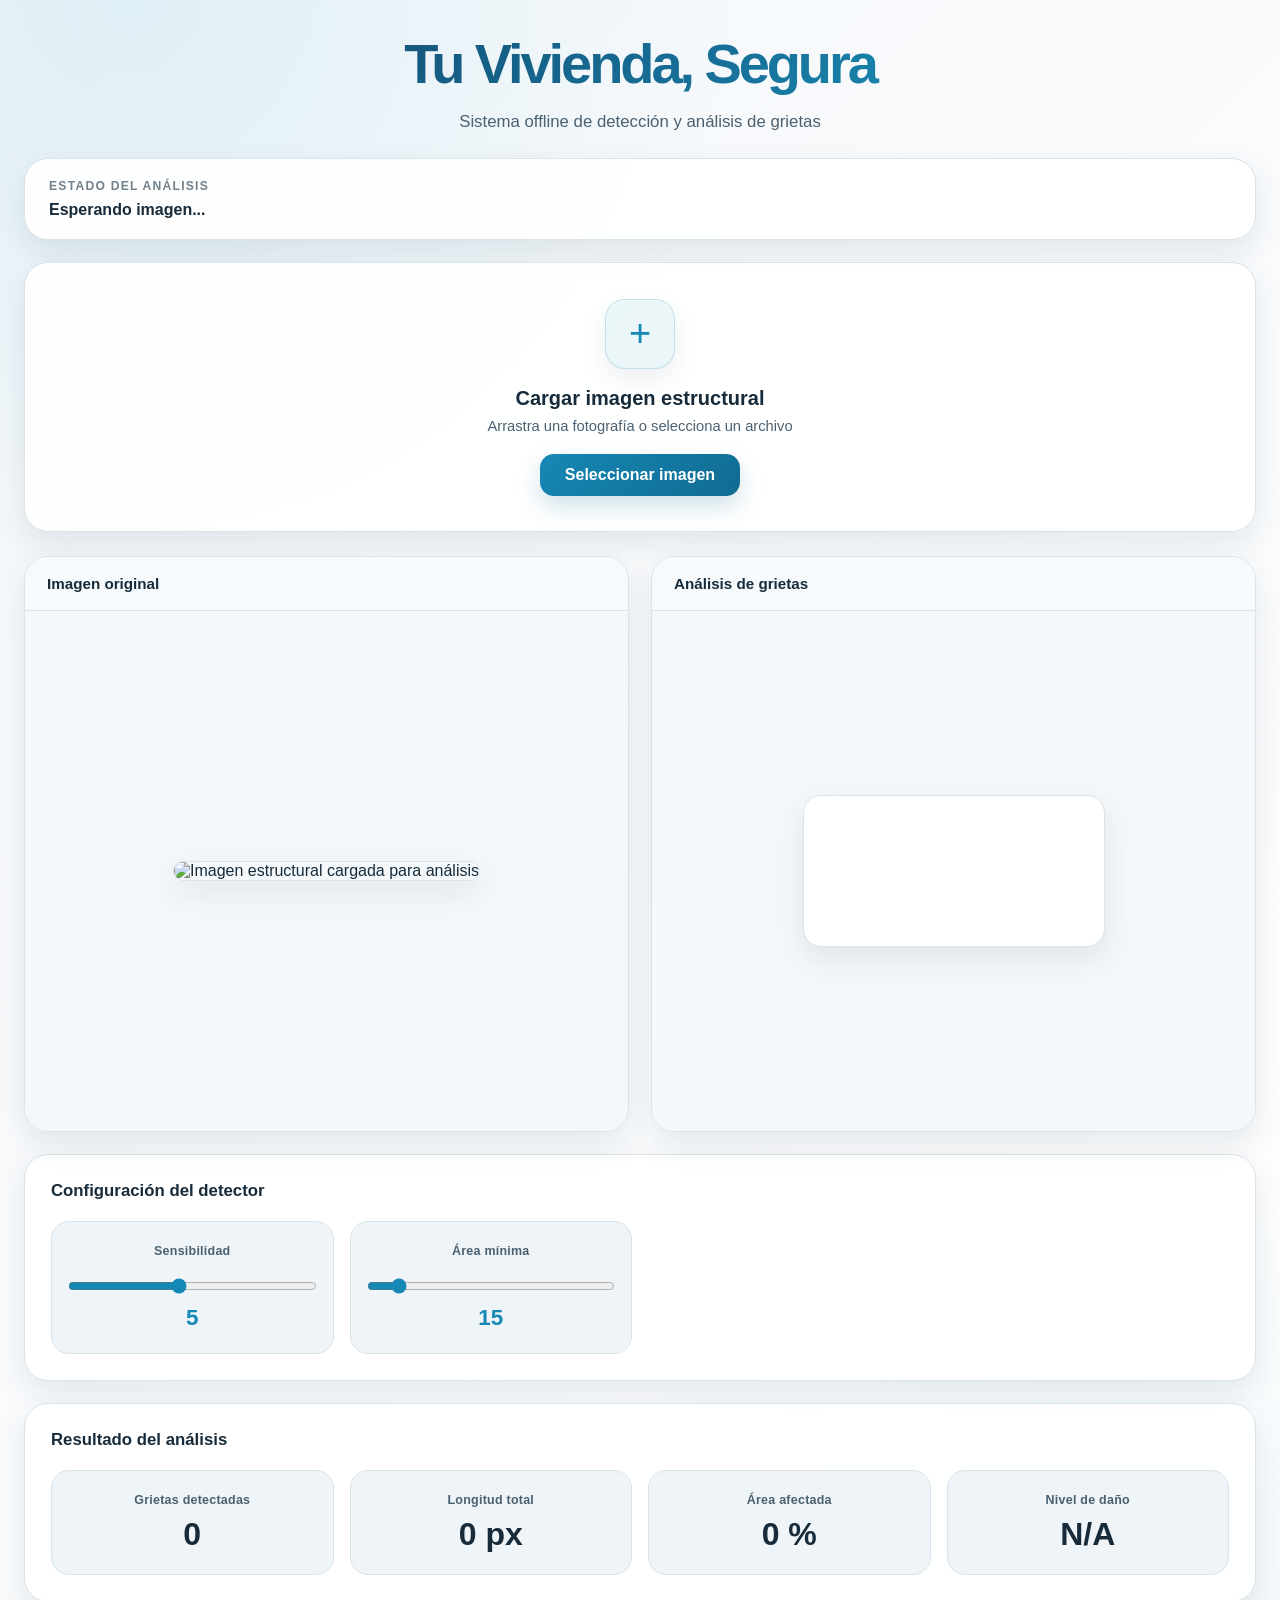
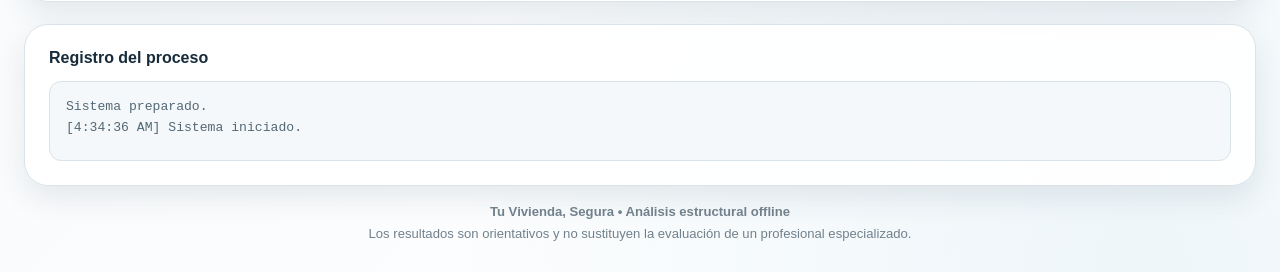
==== index.html @ f3aa7e85 "Add files via upload" ====
<!DOCTYPE html>
<html lang="es">
<head>
    <meta charset="utf-8" />
    <meta name="viewport" content="width=device-width, initial-scale=1" />
    <meta name="description" content="Tu Vivienda, Segura: aplicación offline para la detección y análisis de grietas estructurales." />
    <meta name="theme-color" content="#0f172a" />
    <title>Tu Vivienda, Segura | Detector de grietas</title>
    <link rel="stylesheet" href="style.css" />
</head>
<body>
    <div class="app">
        <header class="header">
            <h1>Tu Vivienda, Segura</h1>
            <p>Sistema offline de detección y análisis de grietas</p>
        </header>
        <section class="status-card" aria-labelledby="statusTitle">
            <h2 id="statusTitle" class="status-title">Estado del análisis</h2>
            <div id="statusText" role="status" aria-live="polite">Esperando imagen...</div>
        </section>
        <section class="upload-area" id="dropZone" aria-labelledby="uploadTitle">
            <div class="upload-symbol" aria-hidden="true">+</div>
            <h2 id="uploadTitle">Cargar imagen estructural</h2>
            <p>Arrastra una fotografía o selecciona un archivo</p>
            <input type="file" id="imageInput" accept="image/jpeg, image/png, image/webp, image/bmp" hidden />
            <button id="uploadButton" type="button">Seleccionar imagen</button>
        </section>
        <section id="indicator" class="indicator hidden" aria-labelledby="damageLabel">
            <svg viewBox="0 0 160 160">
                <circle cx="80" cy="80" r="60" class="circle-background" />
                <circle id="progressCircle" cx="80" cy="80" r="60" class="circle-progress" />
                <text id="damagePercent" x="80" y="85" text-anchor="middle" class="percentage">0%</text>
            </svg>
            <div id="damageLabel" class="damage-label">Sin análisis</div>
        </section>
        <main class="workspace">
            <section class="panel" aria-labelledby="originalTitle">
                <h2 id="originalTitle" class="panel-header">Imagen original</h2>
                <div class="panel-content">
                    <img id="preview" alt="Imagen estructural cargada para análisis" />
                </div>
            </section>
            <section class="panel" aria-labelledby="analysisTitle">
                <h2 id="analysisTitle" class="panel-header">Análisis de grietas</h2>
                <div class="panel-content">
                    <canvas id="canvasOutput" aria-label="Resultado visual del análisis de grietas"></canvas>
                </div>
            </section>
        </main>
        <section class="results-card" aria-labelledby="configTitle">
            <h2 id="configTitle">Configuración del detector</h2>
            <div class="metrics-grid">
                <div class="metric">
                    <label class="metric-title" for="sensitivity">Sensibilidad</label>
                    <input id="sensitivity" type="range" min="1" max="10" value="5" step="1" aria-describedby="sensitivityValue" />
                    <output id="sensitivityValue" for="sensitivity">5</output>
                </div>
                <div class="metric">
                    <label class="metric-title" for="areaLimit">Área mínima</label>
                    <input id="areaLimit" type="range" min="5" max="100" value="15" step="1" aria-describedby="areaValue" />
                    <output id="areaValue" for="areaLimit">15</output>
                </div>
            </div>
        </section>
        <section class="results-card" aria-labelledby="resultsTitle">
            <h2 id="resultsTitle">Resultado del análisis</h2>
            <div class="metrics-grid">
                <div class="metric">
                    <span class="metric-title">Grietas detectadas</span>
                    <strong id="crackCount">0</strong>
                </div>
                <div class="metric">
                    <span class="metric-title">Longitud total</span>
                    <strong id="crackLength">0 px</strong>
                </div>
                <div class="metric">
                    <span class="metric-title">Área afectada</span>
                    <strong id="affectedArea">0 %</strong>
                </div>
                <div class="metric">
                    <span class="metric-title">Nivel de daño</span>
                    <strong id="severity">N/A</strong>
                </div>
            </div>
        </section>
        <section class="log-panel" aria-labelledby="logTitle">
            <h2 id="logTitle">Registro del proceso</h2>
            <div id="log" role="log" aria-live="polite" aria-atomic="false">Sistema preparado.</div>
        </section>
        <footer class="footer">
            <p><strong>Tu Vivienda, Segura • Análisis estructural offline</strong></p>
            <p>Los resultados son orientativos y no sustituyen la evaluación de un profesional especializado.</p>
        </footer>
    </div>
    <script src="opencv.js"></script>
    <script src="app.js"></script>
</body>
</html>
---- style.css ----
@font-face {
    font-family: "Inter";
    src: url("./fonts/Inter-Regular.woff2") format("woff2");
    font-weight: 400;
    font-style: normal;
    font-display: swap;
}

@font-face {
    font-family: "Inter";
    src: url("./fonts/Inter-Medium.woff2") format("woff2");
    font-weight: 500;
    font-style: normal;
    font-display: swap;
}

@font-face {
    font-family: "Inter";
    src: url("./fonts/Inter-SemiBold.woff2") format("woff2");
    font-weight: 600;
    font-style: normal;
    font-display: swap;
}

@font-face {
    font-family: "Inter";
    src: url("./fonts/Inter-Bold.woff2") format("woff2");
    font-weight: 700;
    font-style: normal;
    font-display: swap;
}

@font-face {
    font-family: "Inter";
    src: url("./fonts/Inter-ExtraBold.woff2") format("woff2");
    font-weight: 800;
    font-style: normal;
    font-display: swap;
}

:root {
    --background: #f4f7fa;
    --background-light: #ffffff;
    --surface: #ffffff;
    --surface-light: #f8fafc;
    --surface-soft: #eef4f7;
    --border: #d9e3e8;
    --border-light: #c7d5dc;
    --text: #172b3a;
    --secondary: #4b6070;
    --muted: #71818c;
    --blue: #1688b5;
    --blue-dark: #106b91;
    --blue-light: #27a8d2;
    --green: #16a05d;
    --orange: #e99a16;
    --red: #dc4b4b;
    --shadow-sm: 0 6px 18px rgba(25, 55, 75, 0.08);
    --shadow-md: 0 12px 30px rgba(25, 55, 75, 0.10);
    --shadow-lg: 0 18px 45px rgba(25, 55, 75, 0.14);
    --radius-sm: 12px;
    --radius-md: 18px;
    --radius-lg: 24px;
    --transition: 0.25s ease;
}

* {
    margin: 0;
    padding: 0;
    box-sizing: border-box;
}

html {
    scroll-behavior: smooth;
}

body {
    min-height: 100vh;
    padding: 24px;
    color: var(--text);
    font-family: "Inter", "Segoe UI", Arial, sans-serif;
    background: radial-gradient( circle at 10% 0%, rgba(39, 168, 210, 0.10), transparent 28% ), radial-gradient( circle at 90% 100%, rgba(22, 136, 181, 0.07), transparent 32% ), linear-gradient( 135deg, #f4f7fa, #ffffff );
}

button,
input {
    font: inherit;
}

button {
    border: 0;
}

button:focus-visible, input:focus-visible {
    outline: 3px solid rgba(22, 136, 181, 0.25);
    outline-offset: 3px;
}

.app {
    width: min(1400px, 100%);
    margin: 0 auto;
}

.header {
    margin-bottom: 26px;
    text-align: center;
}

.header h1 {
    padding: 8px 0 10px;
    font-size: clamp(2.2rem, 5vw, 3.5rem);
    font-weight: 800;
    line-height: 1.15;
    letter-spacing: -0.055em;
    color: var(--text);
    background: linear-gradient( 135deg, #123b5d 0%, #176f98 55%, #19a7ce 100% );
    -webkit-background-clip: text;
    background-clip: text;
    -webkit-text-fill-color: transparent;
}

.header p {
    margin-top: 6px;
    color: var(--secondary);
    font-size: clamp(0.9rem, 2vw, 1.05rem);
}

.status-card, .upload-area, .panel, .results-card, .log-panel, .indicator {
    border: 1px solid var(--border);
    background: rgba(255, 255, 255, 0.94);
    box-shadow: var(--shadow-md);
}

.status-card {
    padding: 20px 24px;
    margin-bottom: 22px;
    border-radius: var(--radius-lg);
}

.status-title {
    margin-bottom: 8px;
    color: var(--muted);
    font-size: 0.76rem;
    font-weight: 700;
    letter-spacing: 0.1em;
    text-transform: uppercase;
}

#statusText {
    color: var(--text);
    font-size: 1rem;
    font-weight: 600;
}

.upload-area {
    min-height: 270px;
    padding: 32px;
    margin-bottom: 24px;
    border-radius: var(--radius-lg);
    display: flex;
    flex-direction: column;
    align-items: center;
    justify-content: center;
    text-align: center;
    cursor: pointer;
    transition: transform var(--transition), border-color var(--transition), box-shadow var(--transition), background var(--transition);
}

.upload-area:hover {
    transform: translateY(-3px);
    border-color: rgba(22, 136, 181, 0.45);
    background: #fbfdfe;
    box-shadow: 0 0 0 1px rgba(22, 136, 181, 0.06), var(--shadow-lg);
}

.upload-symbol {
    width: 70px;
    height: 70px;
    margin-bottom: 18px;
    display: grid;
    place-items: center;
    border: 1px solid rgba(22, 136, 181, 0.20);
    border-radius: 20px;
    color: var(--blue);
    background: rgba(22, 136, 181, 0.08);
    box-shadow: 0 10px 25px rgba(25, 55, 75, 0.08), inset 0 1px 0 rgba(255, 255, 255, 0.8);
    font-size: 38px;
    font-weight: 300;
}

.upload-area h2 {
    color: var(--text);
    font-size: 1.25rem;
    font-weight: 700;
}

.upload-area p {
    margin-top: 8px;
    color: var(--secondary);
    font-size: 0.92rem;
}

#uploadButton {
    margin-top: 20px;
    padding: 12px 25px;
    border-radius: 14px;
    color: #ffffff;
    background: linear-gradient( 135deg, var(--blue), var(--blue-dark) );
    box-shadow: 0 10px 25px rgba(16, 107, 145, 0.20);
    font-weight: 600;
    cursor: pointer;
    transition: transform var(--transition), box-shadow var(--transition), filter var(--transition);
}

#uploadButton:hover {
    transform: translateY(-2px);
    box-shadow: 0 14px 30px rgba(16, 107, 145, 0.28);
    filter: brightness(1.06);
}

#uploadButton:active {
    transform: scale(0.98);
}

.indicator {
    width: 230px;
    min-height: 260px;
    margin: 24px auto;
    padding: 20px;
    border-radius: var(--radius-lg);
    display: flex;
    flex-direction: column;
    align-items: center;
    justify-content: center;
}

.indicator svg {
    width: 175px;
    height: 175px;
}

.circle-background {
    fill: none;
    stroke: #dce6eb;
    stroke-width: 14;
}

.circle-progress {
    fill: none;
    stroke: var(--blue);
    stroke-width: 14;
    stroke-linecap: round;
    stroke-dasharray: 377;
    stroke-dashoffset: 377;
    transform: rotate(-90deg);
    transform-origin: center;
    filter: drop-shadow( 0 0 6px rgba(22, 136, 181, 0.25) );
    transition: stroke-dashoffset 0.8s ease;
}

.percentage {
    fill: var(--text);
    font-size: 28px;
    font-weight: 800;
}

.damage-label {
    margin-top: 10px;
    color: var(--text);
    font-weight: 700;
}

.hidden {
    display: none !important;
}

.workspace {
    display: grid;
    grid-template-columns: repeat(2, minmax(0, 1fr));
    gap: 22px;
    margin-bottom: 22px;
}

.panel {
    overflow: hidden;
    border-radius: var(--radius-lg);
}

.panel-header {
    padding: 18px 22px;
    border-bottom: 1px solid var(--border);
    background: #f7fafc;
    color: var(--text);
    font-size: 0.95rem;
    font-weight: 700;
}

.panel-content {
    height: 520px;
    padding: 22px;
    display: flex;
    align-items: center;
    justify-content: center;
    background: #f5f8fa;
}

#preview, #canvasOutput {
    display: block;
    max-width: 100%;
    max-height: 100%;
    object-fit: contain;
    border: 1px solid #d9e3e8;
    border-radius: var(--radius-md);
    box-shadow: var(--shadow-md);
}

#canvasOutput {
    background: #ffffff;
}

.results-card {
    padding: 26px;
    margin-bottom: 22px;
    border-radius: var(--radius-lg);
}

.results-card h2 {
    margin-bottom: 20px;
    color: var(--text);
    font-size: 1.05rem;
    font-weight: 700;
}

.metrics-grid {
    display: grid;
    grid-template-columns: repeat(4, minmax(0, 1fr));
    gap: 16px;
}

.metric {
    min-width: 0;
    padding: 22px 16px;
    border: 1px solid var(--border);
    border-radius: var(--radius-md);
    background: var(--surface-soft);
    text-align: center;
    transition: transform var(--transition), border-color var(--transition), background var(--transition), box-shadow var(--transition);
}

.metric:hover {
    transform: translateY(-2px);
    border-color: var(--border-light);
    background: #ffffff;
    box-shadow: var(--shadow-sm);
}

.metric-title {
    display: block;
    margin-bottom: 10px;
    color: var(--secondary);
    font-size: 0.78rem;
    font-weight: 600;
    letter-spacing: 0.02em;
}

.metric strong, .metric output {
    display: block;
    color: var(--text);
    font-size: clamp(1.5rem, 3vw, 2rem);
    font-weight: 800;
    line-height: 1.1;
}

.metric input[type="range"] {
    width: 100%;
    margin: 10px 0 12px;
    accent-color: var(--blue);
    cursor: pointer;
}

.metric output {
    color: var(--blue);
    font-size: 1.4rem;
}

.log-panel {
    padding: 24px;
    border-radius: var(--radius-lg);
}

.log-panel h2 {
    margin-bottom: 14px;
    color: var(--text);
    font-size: 1rem;
    font-weight: 700;
}

#log {
    min-height: 80px;
    padding: 14px 16px;
    overflow: auto;
    border: 1px solid var(--border);
    border-radius: var(--radius-sm);
    background: #f5f8fa;
    color: #536875;
    font-family: "SFMono-Regular", Consolas, "Liberation Mono", monospace;
    font-size: 0.82rem;
    line-height: 1.6;
}

@keyframes pulse {
    0%, 100% {
        transform: scale(1);
    }

    50% {
        transform: scale(1.035);
    }
}

.processing {
    animation: pulse 1.5s infinite;
}

.damage-low {
    color: var(--green) !important;
}

.damage-medium {
    color: var(--orange) !important;
}

.damage-high {
    color: var(--red) !important;
}

.drag-active {
    border-color: var(--blue);
    background: rgba(22, 136, 181, 0.08);
    box-shadow: 0 0 0 4px rgba(22, 136, 181, 0.08), var(--shadow-lg);
}

.footer {
    padding: 6px 0 4px;
    margin-top: 10px;
    color: var(--muted);
    text-align: center;
    font-size: 0.82rem;
    line-height: 1.5;
}

.footer p {
    margin: 0;
}

.footer p + p {
    margin-top: 2px;
}

@media (max-width: 1100px) {
    body {
        padding: 20px;
    }

    .workspace {
        grid-template-columns: 1fr;
    }

    .metrics-grid {
        grid-template-columns: repeat(2, minmax(0, 1fr));
    }

    .panel-content {
        height: 500px;
    }
}

@media (max-width: 700px) {
    body {
        padding: 14px;
    }

    .header {
        margin-bottom: 20px;
    }

    .header h1 {
        padding: 7px 0 9px;
        letter-spacing: -0.045em;
        line-height: 1.15;
    }

    .status-card, .upload-area, .results-card, .log-panel, .panel {
        border-radius: 20px;
    }

    .upload-area {
        min-height: 230px;
        padding: 24px;
    }

    .workspace {
        gap: 16px;
    }

    .panel-content {
        height: 350px;
        padding: 16px;
    }

    .metrics-grid {
        grid-template-columns: 1fr;
        gap: 12px;
    }

    .results-card {
        padding: 20px;
    }

    .metric {
        padding: 18px;
    }

    .indicator {
        width: 210px;
    }
}

@media (prefers-reduced-motion: reduce) {
    html {
        scroll-behavior: auto;
    }

    *, *::before, *::after {
        animation-duration: 0.01ms !important;
        animation-iteration-count: 1 !important;
        transition-duration: 0.01ms !important;
    }
}
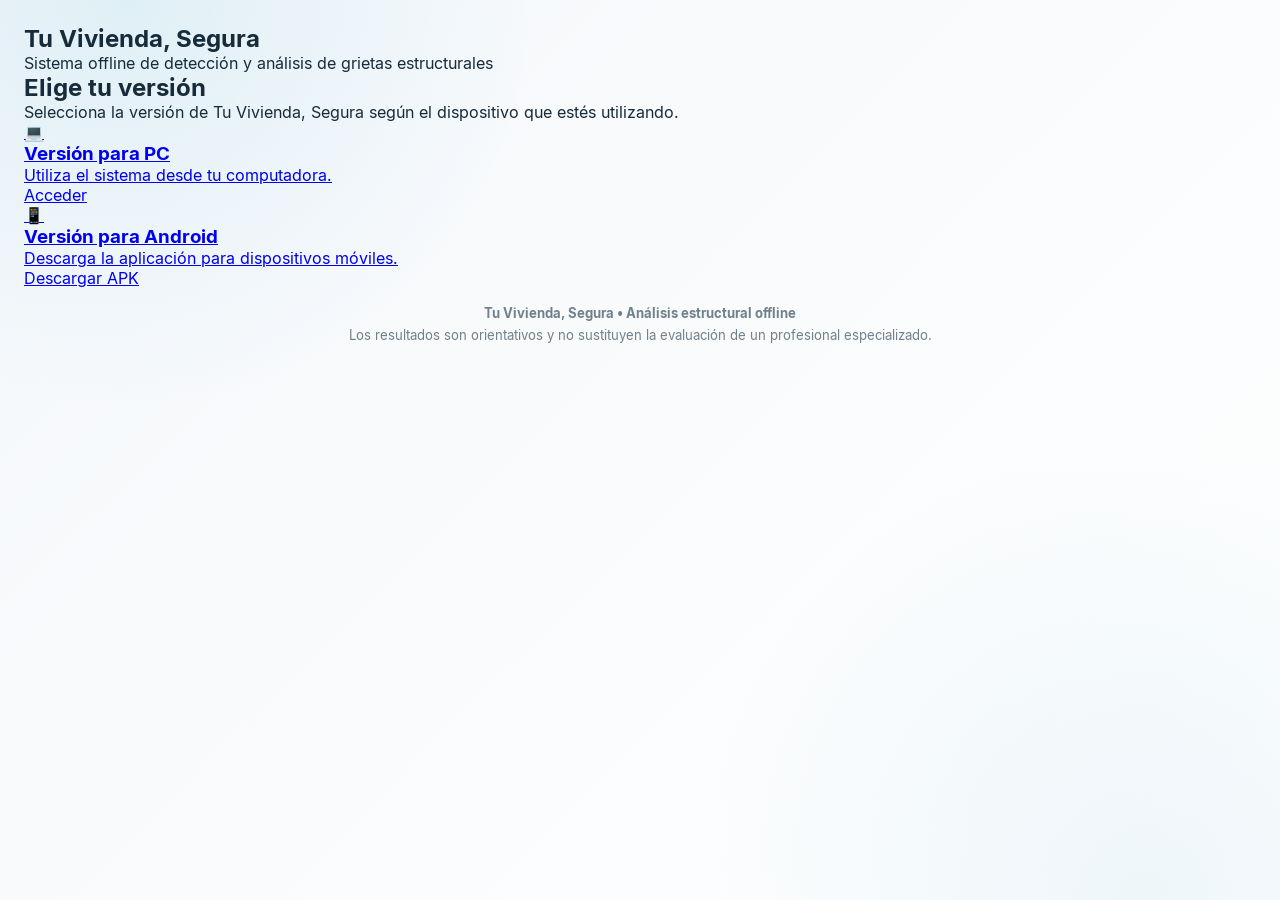
==== commit e2aad06d: "Create index.html" ====
--- a/index.html
+++ b/index.html
@@ -1,98 +1,47 @@
-<!DOCTYPE html>
-<html lang="es">
-<head>
-    <meta charset="utf-8" />
-    <meta name="viewport" content="width=device-width, initial-scale=1" />
-    <meta name="description" content="Tu Vivienda, Segura: aplicación offline para la detección y análisis de grietas estructurales." />
-    <meta name="theme-color" content="#0f172a" />
-    <title>Tu Vivienda, Segura | Detector de grietas</title>
-    <link rel="stylesheet" href="style.css" />
-</head>
-<body>
-    <div class="app">
-        <header class="header">
-            <h1>Tu Vivienda, Segura</h1>
-            <p>Sistema offline de detección y análisis de grietas</p>
-        </header>
-        <section class="status-card" aria-labelledby="statusTitle">
-            <h2 id="statusTitle" class="status-title">Estado del análisis</h2>
-            <div id="statusText" role="status" aria-live="polite">Esperando imagen...</div>
-        </section>
-        <section class="upload-area" id="dropZone" aria-labelledby="uploadTitle">
-            <div class="upload-symbol" aria-hidden="true">+</div>
-            <h2 id="uploadTitle">Cargar imagen estructural</h2>
-            <p>Arrastra una fotografía o selecciona un archivo</p>
-            <input type="file" id="imageInput" accept="image/jpeg, image/png, image/webp, image/bmp" hidden />
-            <button id="uploadButton" type="button">Seleccionar imagen</button>
-        </section>
-        <section id="indicator" class="indicator hidden" aria-labelledby="damageLabel">
-            <svg viewBox="0 0 160 160">
-                <circle cx="80" cy="80" r="60" class="circle-background" />
-                <circle id="progressCircle" cx="80" cy="80" r="60" class="circle-progress" />
-                <text id="damagePercent" x="80" y="85" text-anchor="middle" class="percentage">0%</text>
-            </svg>
-            <div id="damageLabel" class="damage-label">Sin análisis</div>
-        </section>
-        <main class="workspace">
-            <section class="panel" aria-labelledby="originalTitle">
-                <h2 id="originalTitle" class="panel-header">Imagen original</h2>
-                <div class="panel-content">
-                    <img id="preview" alt="Imagen estructural cargada para análisis" />
-                </div>
-            </section>
-            <section class="panel" aria-labelledby="analysisTitle">
-                <h2 id="analysisTitle" class="panel-header">Análisis de grietas</h2>
-                <div class="panel-content">
-                    <canvas id="canvasOutput" aria-label="Resultado visual del análisis de grietas"></canvas>
-                </div>
-            </section>
-        </main>
-        <section class="results-card" aria-labelledby="configTitle">
-            <h2 id="configTitle">Configuración del detector</h2>
-            <div class="metrics-grid">
-                <div class="metric">
-                    <label class="metric-title" for="sensitivity">Sensibilidad</label>
-                    <input id="sensitivity" type="range" min="1" max="10" value="5" step="1" aria-describedby="sensitivityValue" />
-                    <output id="sensitivityValue" for="sensitivity">5</output>
-                </div>
-                <div class="metric">
-                    <label class="metric-title" for="areaLimit">Área mínima</label>
-                    <input id="areaLimit" type="range" min="5" max="100" value="15" step="1" aria-describedby="areaValue" />
-                    <output id="areaValue" for="areaLimit">15</output>
-                </div>
-            </div>
-        </section>
-        <section class="results-card" aria-labelledby="resultsTitle">
-            <h2 id="resultsTitle">Resultado del análisis</h2>
-            <div class="metrics-grid">
-                <div class="metric">
-                    <span class="metric-title">Grietas detectadas</span>
-                    <strong id="crackCount">0</strong>
-                </div>
-                <div class="metric">
-                    <span class="metric-title">Longitud total</span>
-                    <strong id="crackLength">0 px</strong>
-                </div>
-                <div class="metric">
-                    <span class="metric-title">Área afectada</span>
-                    <strong id="affectedArea">0 %</strong>
-                </div>
-                <div class="metric">
-                    <span class="metric-title">Nivel de daño</span>
-                    <strong id="severity">N/A</strong>
-                </div>
-            </div>
-        </section>
-        <section class="log-panel" aria-labelledby="logTitle">
-            <h2 id="logTitle">Registro del proceso</h2>
-            <div id="log" role="log" aria-live="polite" aria-atomic="false">Sistema preparado.</div>
-        </section>
-        <footer class="footer">
-            <p><strong>Tu Vivienda, Segura • Análisis estructural offline</strong></p>
-            <p>Los resultados son orientativos y no sustituyen la evaluación de un profesional especializado.</p>
-        </footer>
-    </div>
-    <script src="opencv.js"></script>
-    <script src="app.js"></script>
-</body>
-</html>+<!DOCTYPE html>
+<html lang="es">
+<head>
+    <meta charset="utf-8" />
+    <meta name="viewport" content="width=device-width, initial-scale=1" />
+    <meta name="description" content="Tu Vivienda, Segura: aplicación offline para la detección y análisis de grietas estructurales." />
+    <meta name="theme-color" content="#1688b5" />
+    <title>Bienvenido | Tu Vivienda, Segura</title>
+    <link rel="stylesheet" href="style.css" />
+</head>
+<body>
+    <main class="welcome">
+        <section class="welcome-content">
+            <header class="welcome-header">
+                <h1>Tu Vivienda, Segura</h1>
+                <p>Sistema offline de detección y análisis de grietas estructurales</p>
+            </header>
+            <section class="download-section" aria-labelledby="downloadTitle">
+                <h2 id="downloadTitle">Elige tu versión</h2>
+                <p class="download-description">Selecciona la versión de Tu Vivienda, Segura según el dispositivo que estés utilizando. </p>
+                <div class="download-options">
+                    <a class="download-card" href="pc/" aria-label="Usar Tu Vivienda, Segura en PC">
+                        <div class="download-icon" aria-hidden="true">💻</div>
+                        <div class="download-info">
+                            <h3>Versión para PC</h3>
+                            <p>Utiliza el sistema desde tu computadora.</p>
+                            <span class="download-button">Acceder</span>
+                        </div>
+                    </a>
+                    <a class="download-card" href="android/" aria-label="Descargar Tu Vivienda, Segura para Android">
+                        <div class="download-icon" aria-hidden="true">📱</div>
+                        <div class="download-info">
+                            <h3>Versión para Android</h3>
+                            <p>Descarga la aplicación para dispositivos móviles.</p>
+                            <span class="download-button">Descargar APK</span>
+                        </div>
+                    </a>
+                </div>
+            </section>
+        </section>
+        <footer class="footer">
+            <p><strong>Tu Vivienda, Segura • Análisis estructural offline</strong></p>
+            <p>Los resultados son orientativos y no sustituyen la evaluación de un profesional especializado.</p>
+        </footer>
+    </main>
+</body>
+</html>
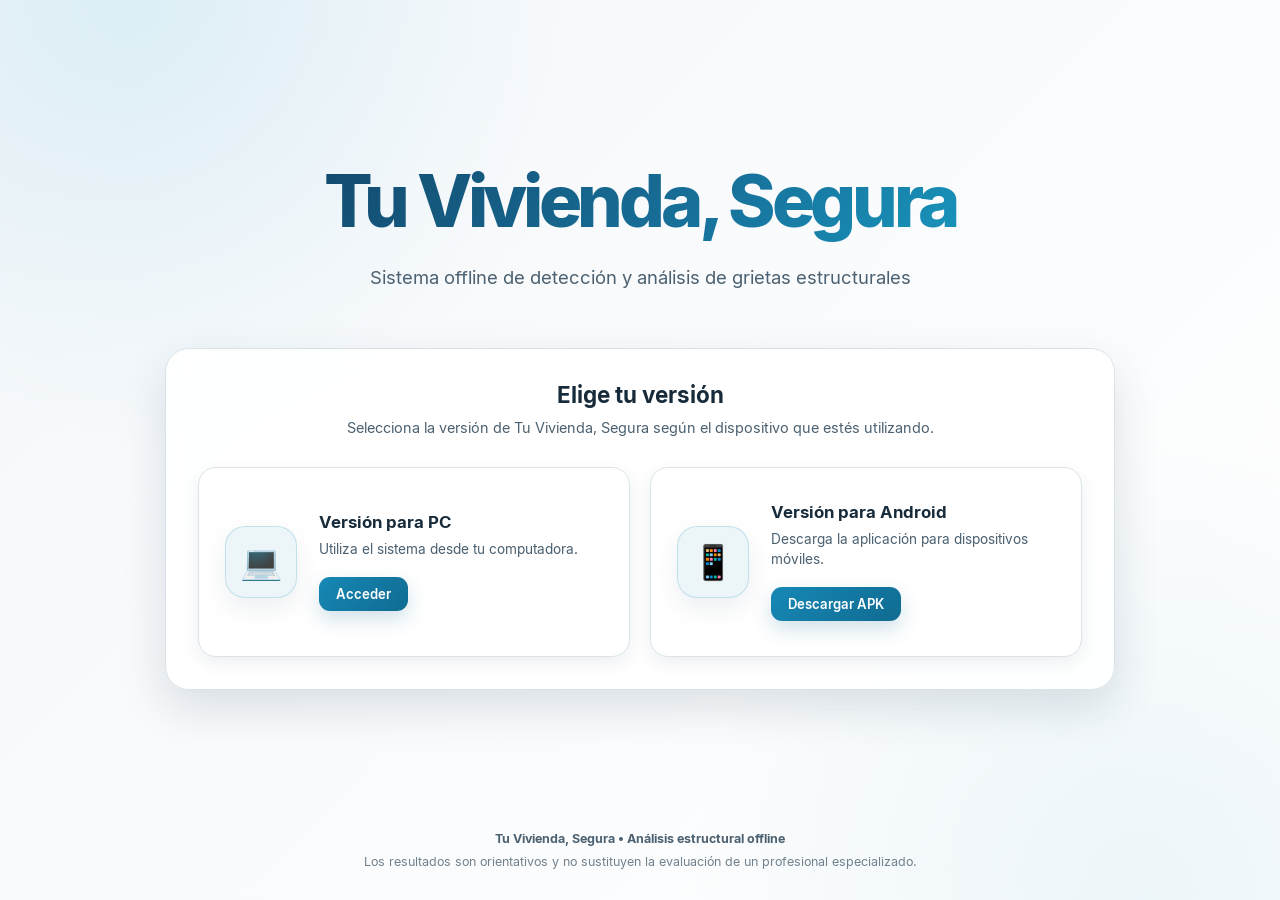
==== commit 0135d7fe: "Update index.html" ====
--- a/index.html
+++ b/index.html
@@ -5,6 +5,7 @@
     <meta name="viewport" content="width=device-width, initial-scale=1" />
     <meta name="description" content="Tu Vivienda, Segura: aplicación offline para la detección y análisis de grietas estructurales." />
     <meta name="theme-color" content="#1688b5" />
+    <meta name="color-scheme" content="light" />
     <title>Bienvenido | Tu Vivienda, Segura</title>
     <link rel="stylesheet" href="style.css" />
 </head>
--- a/style.css
+++ b/style.css
@@ -1,539 +1,630 @@
-@font-face {
-    font-family: "Inter";
-    src: url("./fonts/Inter-Regular.woff2") format("woff2");
-    font-weight: 400;
-    font-style: normal;
-    font-display: swap;
-}
-
-@font-face {
-    font-family: "Inter";
-    src: url("./fonts/Inter-Medium.woff2") format("woff2");
-    font-weight: 500;
-    font-style: normal;
-    font-display: swap;
-}
-
-@font-face {
-    font-family: "Inter";
-    src: url("./fonts/Inter-SemiBold.woff2") format("woff2");
-    font-weight: 600;
-    font-style: normal;
-    font-display: swap;
-}
-
-@font-face {
-    font-family: "Inter";
-    src: url("./fonts/Inter-Bold.woff2") format("woff2");
-    font-weight: 700;
-    font-style: normal;
-    font-display: swap;
-}
-
-@font-face {
-    font-family: "Inter";
-    src: url("./fonts/Inter-ExtraBold.woff2") format("woff2");
-    font-weight: 800;
-    font-style: normal;
-    font-display: swap;
-}
-
-:root {
-    --background: #f4f7fa;
-    --background-light: #ffffff;
-    --surface: #ffffff;
-    --surface-light: #f8fafc;
-    --surface-soft: #eef4f7;
-    --border: #d9e3e8;
-    --border-light: #c7d5dc;
-    --text: #172b3a;
-    --secondary: #4b6070;
-    --muted: #71818c;
-    --blue: #1688b5;
-    --blue-dark: #106b91;
-    --blue-light: #27a8d2;
-    --green: #16a05d;
-    --orange: #e99a16;
-    --red: #dc4b4b;
-    --shadow-sm: 0 6px 18px rgba(25, 55, 75, 0.08);
-    --shadow-md: 0 12px 30px rgba(25, 55, 75, 0.10);
-    --shadow-lg: 0 18px 45px rgba(25, 55, 75, 0.14);
-    --radius-sm: 12px;
-    --radius-md: 18px;
-    --radius-lg: 24px;
-    --transition: 0.25s ease;
-}
-
-* {
-    margin: 0;
-    padding: 0;
-    box-sizing: border-box;
-}
-
-html {
-    scroll-behavior: smooth;
-}
-
-body {
-    min-height: 100vh;
-    padding: 24px;
-    color: var(--text);
-    font-family: "Inter", "Segoe UI", Arial, sans-serif;
-    background: radial-gradient( circle at 10% 0%, rgba(39, 168, 210, 0.10), transparent 28% ), radial-gradient( circle at 90% 100%, rgba(22, 136, 181, 0.07), transparent 32% ), linear-gradient( 135deg, #f4f7fa, #ffffff );
-}
-
-button,
-input {
-    font: inherit;
-}
-
-button {
-    border: 0;
-}
-
-button:focus-visible, input:focus-visible {
-    outline: 3px solid rgba(22, 136, 181, 0.25);
-    outline-offset: 3px;
-}
-
-.app {
-    width: min(1400px, 100%);
-    margin: 0 auto;
-}
-
-.header {
-    margin-bottom: 26px;
-    text-align: center;
-}
-
-.header h1 {
-    padding: 8px 0 10px;
-    font-size: clamp(2.2rem, 5vw, 3.5rem);
-    font-weight: 800;
-    line-height: 1.15;
-    letter-spacing: -0.055em;
-    color: var(--text);
-    background: linear-gradient( 135deg, #123b5d 0%, #176f98 55%, #19a7ce 100% );
-    -webkit-background-clip: text;
-    background-clip: text;
-    -webkit-text-fill-color: transparent;
-}
-
-.header p {
-    margin-top: 6px;
-    color: var(--secondary);
-    font-size: clamp(0.9rem, 2vw, 1.05rem);
-}
-
-.status-card, .upload-area, .panel, .results-card, .log-panel, .indicator {
-    border: 1px solid var(--border);
-    background: rgba(255, 255, 255, 0.94);
-    box-shadow: var(--shadow-md);
-}
-
-.status-card {
-    padding: 20px 24px;
-    margin-bottom: 22px;
-    border-radius: var(--radius-lg);
-}
-
-.status-title {
-    margin-bottom: 8px;
-    color: var(--muted);
-    font-size: 0.76rem;
-    font-weight: 700;
-    letter-spacing: 0.1em;
-    text-transform: uppercase;
-}
-
-#statusText {
-    color: var(--text);
-    font-size: 1rem;
-    font-weight: 600;
-}
-
-.upload-area {
-    min-height: 270px;
-    padding: 32px;
-    margin-bottom: 24px;
-    border-radius: var(--radius-lg);
-    display: flex;
-    flex-direction: column;
-    align-items: center;
-    justify-content: center;
-    text-align: center;
-    cursor: pointer;
-    transition: transform var(--transition), border-color var(--transition), box-shadow var(--transition), background var(--transition);
-}
-
-.upload-area:hover {
-    transform: translateY(-3px);
-    border-color: rgba(22, 136, 181, 0.45);
-    background: #fbfdfe;
-    box-shadow: 0 0 0 1px rgba(22, 136, 181, 0.06), var(--shadow-lg);
-}
-
-.upload-symbol {
-    width: 70px;
-    height: 70px;
-    margin-bottom: 18px;
-    display: grid;
-    place-items: center;
-    border: 1px solid rgba(22, 136, 181, 0.20);
-    border-radius: 20px;
-    color: var(--blue);
-    background: rgba(22, 136, 181, 0.08);
-    box-shadow: 0 10px 25px rgba(25, 55, 75, 0.08), inset 0 1px 0 rgba(255, 255, 255, 0.8);
-    font-size: 38px;
-    font-weight: 300;
-}
-
-.upload-area h2 {
-    color: var(--text);
-    font-size: 1.25rem;
-    font-weight: 700;
-}
-
-.upload-area p {
-    margin-top: 8px;
-    color: var(--secondary);
-    font-size: 0.92rem;
-}
-
-#uploadButton {
-    margin-top: 20px;
-    padding: 12px 25px;
-    border-radius: 14px;
-    color: #ffffff;
-    background: linear-gradient( 135deg, var(--blue), var(--blue-dark) );
-    box-shadow: 0 10px 25px rgba(16, 107, 145, 0.20);
-    font-weight: 600;
-    cursor: pointer;
-    transition: transform var(--transition), box-shadow var(--transition), filter var(--transition);
-}
-
-#uploadButton:hover {
-    transform: translateY(-2px);
-    box-shadow: 0 14px 30px rgba(16, 107, 145, 0.28);
-    filter: brightness(1.06);
-}
-
-#uploadButton:active {
-    transform: scale(0.98);
-}
-
-.indicator {
-    width: 230px;
-    min-height: 260px;
-    margin: 24px auto;
-    padding: 20px;
-    border-radius: var(--radius-lg);
-    display: flex;
-    flex-direction: column;
-    align-items: center;
-    justify-content: center;
-}
-
-.indicator svg {
-    width: 175px;
-    height: 175px;
-}
-
-.circle-background {
-    fill: none;
-    stroke: #dce6eb;
-    stroke-width: 14;
-}
-
-.circle-progress {
-    fill: none;
-    stroke: var(--blue);
-    stroke-width: 14;
-    stroke-linecap: round;
-    stroke-dasharray: 377;
-    stroke-dashoffset: 377;
-    transform: rotate(-90deg);
-    transform-origin: center;
-    filter: drop-shadow( 0 0 6px rgba(22, 136, 181, 0.25) );
-    transition: stroke-dashoffset 0.8s ease;
-}
-
-.percentage {
-    fill: var(--text);
-    font-size: 28px;
-    font-weight: 800;
-}
-
-.damage-label {
-    margin-top: 10px;
-    color: var(--text);
-    font-weight: 700;
-}
-
-.hidden {
-    display: none !important;
-}
-
-.workspace {
-    display: grid;
-    grid-template-columns: repeat(2, minmax(0, 1fr));
-    gap: 22px;
-    margin-bottom: 22px;
-}
-
-.panel {
-    overflow: hidden;
-    border-radius: var(--radius-lg);
-}
-
-.panel-header {
-    padding: 18px 22px;
-    border-bottom: 1px solid var(--border);
-    background: #f7fafc;
-    color: var(--text);
-    font-size: 0.95rem;
-    font-weight: 700;
-}
-
-.panel-content {
-    height: 520px;
-    padding: 22px;
-    display: flex;
-    align-items: center;
-    justify-content: center;
-    background: #f5f8fa;
-}
-
-#preview, #canvasOutput {
-    display: block;
-    max-width: 100%;
-    max-height: 100%;
-    object-fit: contain;
-    border: 1px solid #d9e3e8;
-    border-radius: var(--radius-md);
-    box-shadow: var(--shadow-md);
-}
-
-#canvasOutput {
-    background: #ffffff;
-}
-
-.results-card {
-    padding: 26px;
-    margin-bottom: 22px;
-    border-radius: var(--radius-lg);
-}
-
-.results-card h2 {
-    margin-bottom: 20px;
-    color: var(--text);
-    font-size: 1.05rem;
-    font-weight: 700;
-}
-
-.metrics-grid {
-    display: grid;
-    grid-template-columns: repeat(4, minmax(0, 1fr));
-    gap: 16px;
-}
-
-.metric {
-    min-width: 0;
-    padding: 22px 16px;
-    border: 1px solid var(--border);
-    border-radius: var(--radius-md);
-    background: var(--surface-soft);
-    text-align: center;
-    transition: transform var(--transition), border-color var(--transition), background var(--transition), box-shadow var(--transition);
-}
-
-.metric:hover {
-    transform: translateY(-2px);
-    border-color: var(--border-light);
-    background: #ffffff;
-    box-shadow: var(--shadow-sm);
-}
-
-.metric-title {
-    display: block;
-    margin-bottom: 10px;
-    color: var(--secondary);
-    font-size: 0.78rem;
-    font-weight: 600;
-    letter-spacing: 0.02em;
-}
-
-.metric strong, .metric output {
-    display: block;
-    color: var(--text);
-    font-size: clamp(1.5rem, 3vw, 2rem);
-    font-weight: 800;
-    line-height: 1.1;
-}
-
-.metric input[type="range"] {
-    width: 100%;
-    margin: 10px 0 12px;
-    accent-color: var(--blue);
-    cursor: pointer;
-}
-
-.metric output {
-    color: var(--blue);
-    font-size: 1.4rem;
-}
-
-.log-panel {
-    padding: 24px;
-    border-radius: var(--radius-lg);
-}
-
-.log-panel h2 {
-    margin-bottom: 14px;
-    color: var(--text);
-    font-size: 1rem;
-    font-weight: 700;
-}
-
-#log {
-    min-height: 80px;
-    padding: 14px 16px;
-    overflow: auto;
-    border: 1px solid var(--border);
-    border-radius: var(--radius-sm);
-    background: #f5f8fa;
-    color: #536875;
-    font-family: "SFMono-Regular", Consolas, "Liberation Mono", monospace;
-    font-size: 0.82rem;
-    line-height: 1.6;
-}
-
-@keyframes pulse {
-    0%, 100% {
-        transform: scale(1);
-    }
-
-    50% {
-        transform: scale(1.035);
-    }
-}
-
-.processing {
-    animation: pulse 1.5s infinite;
-}
-
-.damage-low {
-    color: var(--green) !important;
-}
-
-.damage-medium {
-    color: var(--orange) !important;
-}
-
-.damage-high {
-    color: var(--red) !important;
-}
-
-.drag-active {
-    border-color: var(--blue);
-    background: rgba(22, 136, 181, 0.08);
-    box-shadow: 0 0 0 4px rgba(22, 136, 181, 0.08), var(--shadow-lg);
-}
-
-.footer {
-    padding: 6px 0 4px;
-    margin-top: 10px;
-    color: var(--muted);
-    text-align: center;
-    font-size: 0.82rem;
-    line-height: 1.5;
-}
-
-.footer p {
-    margin: 0;
-}
-
-.footer p + p {
-    margin-top: 2px;
-}
-
-@media (max-width: 1100px) {
-    body {
-        padding: 20px;
-    }
-
-    .workspace {
-        grid-template-columns: 1fr;
-    }
-
-    .metrics-grid {
-        grid-template-columns: repeat(2, minmax(0, 1fr));
-    }
-
-    .panel-content {
-        height: 500px;
-    }
-}
-
-@media (max-width: 700px) {
-    body {
-        padding: 14px;
-    }
-
-    .header {
-        margin-bottom: 20px;
-    }
-
-    .header h1 {
-        padding: 7px 0 9px;
-        letter-spacing: -0.045em;
-        line-height: 1.15;
-    }
-
-    .status-card, .upload-area, .results-card, .log-panel, .panel {
-        border-radius: 20px;
-    }
-
-    .upload-area {
-        min-height: 230px;
-        padding: 24px;
-    }
-
-    .workspace {
-        gap: 16px;
-    }
-
-    .panel-content {
-        height: 350px;
-        padding: 16px;
-    }
-
-    .metrics-grid {
-        grid-template-columns: 1fr;
-        gap: 12px;
-    }
-
-    .results-card {
-        padding: 20px;
-    }
-
-    .metric {
-        padding: 18px;
-    }
-
-    .indicator {
-        width: 210px;
-    }
-}
-
-@media (prefers-reduced-motion: reduce) {
-    html {
-        scroll-behavior: auto;
-    }
-
-    *, *::before, *::after {
-        animation-duration: 0.01ms !important;
-        animation-iteration-count: 1 !important;
-        transition-duration: 0.01ms !important;
-    }
-}
+@font-face {
+    font-family: "Inter";
+    src: url("./fonts/Inter-Regular.woff2") format("woff2");
+    font-weight: 400;
+    font-style: normal;
+    font-display: swap;
+}
+
+@font-face {
+    font-family: "Inter";
+    src: url("./fonts/Inter-Medium.woff2") format("woff2");
+    font-weight: 500;
+    font-style: normal;
+    font-display: swap;
+}
+
+@font-face {
+    font-family: "Inter";
+    src: url("./fonts/Inter-SemiBold.woff2") format("woff2");
+    font-weight: 600;
+    font-style: normal;
+    font-display: swap;
+}
+
+@font-face {
+    font-family: "Inter";
+    src: url("./fonts/Inter-Bold.woff2") format("woff2");
+    font-weight: 700;
+    font-style: normal;
+    font-display: swap;
+}
+
+@font-face {
+    font-family: "Inter";
+    src: url("./fonts/Inter-ExtraBold.woff2") format("woff2");
+    font-weight: 800;
+    font-style: normal;
+    font-display: swap;
+}
+
+
+/* ==========================================
+   VARIABLES
+========================================== */
+
+:root {
+    --background: #f4f7fa;
+    --surface: #ffffff;
+    --surface-soft: #eef4f7;
+
+    --border: #d9e3e8;
+    --border-light: #c7d5dc;
+
+    --text: #172b3a;
+    --secondary: #4b6070;
+    --muted: #71818c;
+
+    --blue: #1688b5;
+    --blue-dark: #106b91;
+    --blue-light: #27a8d2;
+
+    --shadow-sm: 0 6px 18px rgba(25, 55, 75, 0.08);
+    --shadow-md: 0 12px 30px rgba(25, 55, 75, 0.10);
+    --shadow-lg: 0 18px 45px rgba(25, 55, 75, 0.14);
+
+    --radius-md: 18px;
+    --radius-lg: 24px;
+
+    --transition: 0.25s ease;
+}
+
+
+/* ==========================================
+   RESET
+========================================== */
+
+* {
+    margin: 0;
+    padding: 0;
+    box-sizing: border-box;
+}
+
+html {
+    min-height: 100%;
+    scroll-behavior: smooth;
+}
+
+body {
+    min-height: 100vh;
+
+    font-family:
+        "Inter",
+        "Segoe UI",
+        Arial,
+        sans-serif;
+
+    color: var(--text);
+
+    background:
+        radial-gradient(
+            circle at 10% 0%,
+            rgba(39, 168, 210, 0.12),
+            transparent 30%
+        ),
+        radial-gradient(
+            circle at 90% 100%,
+            rgba(22, 136, 181, 0.08),
+            transparent 32%
+        ),
+        linear-gradient(
+            135deg,
+            #f4f7fa,
+            #ffffff
+        );
+}
+
+
+/* ==========================================
+   CONTENEDOR PRINCIPAL
+========================================== */
+
+.welcome {
+    width: min(1100px, 100%);
+
+    min-height: 100vh;
+
+    margin: 0 auto;
+    padding: 40px 24px 24px;
+
+    display: flex;
+    flex-direction: column;
+    justify-content: space-between;
+}
+
+
+/* ==========================================
+   CONTENIDO
+========================================== */
+
+.welcome-content {
+    width: 100%;
+    max-width: 950px;
+
+    margin: auto;
+}
+
+
+/* ==========================================
+   ENCABEZADO
+========================================== */
+
+.welcome-header {
+    margin-bottom: 55px;
+
+    text-align: center;
+}
+
+.welcome-header h1 {
+    padding: 8px 0 12px;
+
+    font-size: clamp(
+        2.5rem,
+        7vw,
+        4.5rem
+    );
+
+    font-weight: 800;
+
+    line-height: 1.05;
+
+    letter-spacing: -0.06em;
+
+    background:
+        linear-gradient(
+            135deg,
+            #123b5d 0%,
+            #176f98 55%,
+            #19a7ce 100%
+        );
+
+    -webkit-background-clip: text;
+    background-clip: text;
+
+    -webkit-text-fill-color: transparent;
+}
+
+.welcome-header p {
+    max-width: 650px;
+
+    margin: 12px auto 0;
+
+    color: var(--secondary);
+
+    font-size: clamp(
+        0.95rem,
+        2vw,
+        1.15rem
+    );
+
+    line-height: 1.6;
+}
+
+
+/* ==========================================
+   SECCIÓN DE DESCARGA
+========================================== */
+
+.download-section {
+    padding: 32px;
+
+    border: 1px solid var(--border);
+
+    border-radius: var(--radius-lg);
+
+    background:
+        rgba(255, 255, 255, 0.88);
+
+    box-shadow: var(--shadow-lg);
+
+    backdrop-filter: blur(10px);
+}
+
+.download-section h2 {
+    margin-bottom: 8px;
+
+    text-align: center;
+
+    color: var(--text);
+
+    font-size: 1.4rem;
+
+    font-weight: 700;
+}
+
+.download-description {
+    max-width: 600px;
+
+    margin: 0 auto 28px;
+
+    color: var(--secondary);
+
+    text-align: center;
+
+    font-size: 0.9rem;
+
+    line-height: 1.6;
+}
+
+
+/* ==========================================
+   OPCIONES
+========================================== */
+
+.download-options {
+    display: grid;
+
+    grid-template-columns:
+        repeat(
+            2,
+            minmax(0, 1fr)
+        );
+
+    gap: 20px;
+}
+
+
+/* ==========================================
+   TARJETAS
+========================================== */
+
+.download-card {
+    min-height: 190px;
+
+    padding: 26px;
+
+    display: flex;
+
+    align-items: center;
+
+    gap: 22px;
+
+    border: 1px solid var(--border);
+
+    border-radius: var(--radius-md);
+
+    background: var(--surface);
+
+    color: inherit;
+
+    text-decoration: none;
+
+    box-shadow: var(--shadow-sm);
+
+    transition:
+        transform var(--transition),
+        border-color var(--transition),
+        box-shadow var(--transition),
+        background var(--transition);
+}
+
+.download-card:hover {
+    transform: translateY(-5px);
+
+    border-color:
+        rgba(
+            22,
+            136,
+            181,
+            0.45
+        );
+
+    background: #fbfdfe;
+
+    box-shadow: var(--shadow-lg);
+}
+
+.download-card:active {
+    transform: translateY(-1px);
+}
+
+
+/* ==========================================
+   ICONO
+========================================== */
+
+.download-icon {
+    width: 72px;
+    height: 72px;
+
+    flex-shrink: 0;
+
+    display: grid;
+    place-items: center;
+
+    border:
+        1px solid
+        rgba(
+            22,
+            136,
+            181,
+            0.20
+        );
+
+    border-radius: 20px;
+
+    background:
+        rgba(
+            22,
+            136,
+            181,
+            0.08
+        );
+
+    box-shadow:
+        0 10px 25px
+        rgba(
+            25,
+            55,
+            75,
+            0.08
+        );
+
+    font-size: 34px;
+}
+
+
+/* ==========================================
+   INFORMACIÓN
+========================================== */
+
+.download-info {
+    min-width: 0;
+}
+
+.download-info h3 {
+    margin-bottom: 7px;
+
+    color: var(--text);
+
+    font-size: 1.05rem;
+
+    font-weight: 700;
+}
+
+.download-info p {
+    margin-bottom: 18px;
+
+    color: var(--secondary);
+
+    font-size: 0.85rem;
+
+    line-height: 1.5;
+}
+
+
+/* ==========================================
+   BOTÓN
+========================================== */
+
+.download-button {
+    display: inline-block;
+
+    padding: 9px 17px;
+
+    border-radius: 11px;
+
+    color: #ffffff;
+
+    background:
+        linear-gradient(
+            135deg,
+            var(--blue),
+            var(--blue-dark)
+        );
+
+    box-shadow:
+        0 8px 20px
+        rgba(
+            16,
+            107,
+            145,
+            0.20
+        );
+
+    font-size: 0.82rem;
+
+    font-weight: 600;
+
+    transition:
+        transform var(--transition),
+        box-shadow var(--transition),
+        filter var(--transition);
+}
+
+.download-card:hover .download-button {
+    transform: translateY(-1px);
+
+    box-shadow:
+        0 11px 24px
+        rgba(
+            16,
+            107,
+            145,
+            0.28
+        );
+
+    filter: brightness(1.06);
+}
+
+
+/* ==========================================
+   FOOTER
+========================================== */
+
+.footer {
+    width: 100%;
+
+    padding: 24px 0 4px;
+
+    color: var(--muted);
+
+    text-align: center;
+
+    font-size: 0.78rem;
+
+    line-height: 1.6;
+}
+
+.footer p {
+    margin: 0;
+}
+
+.footer p + p {
+    margin-top: 3px;
+}
+
+.footer strong {
+    color: var(--secondary);
+}
+
+
+/* ==========================================
+   ACCESIBILIDAD
+========================================== */
+
+.download-card:focus-visible {
+    outline:
+        3px solid
+        rgba(
+            22,
+            136,
+            181,
+            0.25
+        );
+
+    outline-offset: 4px;
+}
+
+
+/* ==========================================
+   TABLETS
+========================================== */
+
+@media (max-width: 800px) {
+
+    .welcome {
+        padding:
+            30px 20px 20px;
+    }
+
+    .welcome-header {
+        margin-bottom: 40px;
+    }
+
+    .download-section {
+        padding: 24px;
+    }
+
+    .download-options {
+        grid-template-columns: 1fr;
+    }
+
+    .download-card {
+        min-height: 160px;
+    }
+}
+
+
+/* ==========================================
+   CELULARES
+========================================== */
+
+@media (max-width: 500px) {
+
+    .welcome {
+        padding:
+            24px 14px 16px;
+    }
+
+    .welcome-header {
+        margin-bottom: 30px;
+    }
+
+    .welcome-header h1 {
+        font-size: 2.5rem;
+
+        letter-spacing: -0.05em;
+    }
+
+    .welcome-header p {
+        font-size: 0.88rem;
+    }
+
+    .download-section {
+        padding: 20px;
+
+        border-radius: 20px;
+    }
+
+    .download-section h2 {
+        font-size: 1.2rem;
+    }
+
+    .download-description {
+        font-size: 0.82rem;
+    }
+
+    .download-card {
+        padding: 20px;
+
+        gap: 16px;
+
+        min-height: 145px;
+
+        border-radius: 17px;
+    }
+
+    .download-icon {
+        width: 58px;
+        height: 58px;
+
+        border-radius: 16px;
+
+        font-size: 27px;
+    }
+
+    .download-info h3 {
+        font-size: 0.95rem;
+    }
+
+    .download-info p {
+        margin-bottom: 13px;
+
+        font-size: 0.78rem;
+    }
+
+    .download-button {
+        padding: 8px 13px;
+
+        font-size: 0.75rem;
+    }
+
+    .footer {
+        padding-top: 20px;
+
+        font-size: 0.7rem;
+    }
+}
+
+
+/* ==========================================
+   REDUCIR ANIMACIONES
+========================================== */
+
+@media (prefers-reduced-motion: reduce) {
+
+    html {
+        scroll-behavior: auto;
+    }
+
+    *,
+    *::before,
+    *::after {
+        animation-duration: 0.01ms !important;
+
+        animation-iteration-count: 1 !important;
+
+        transition-duration: 0.01ms !important;
+    }
+}
